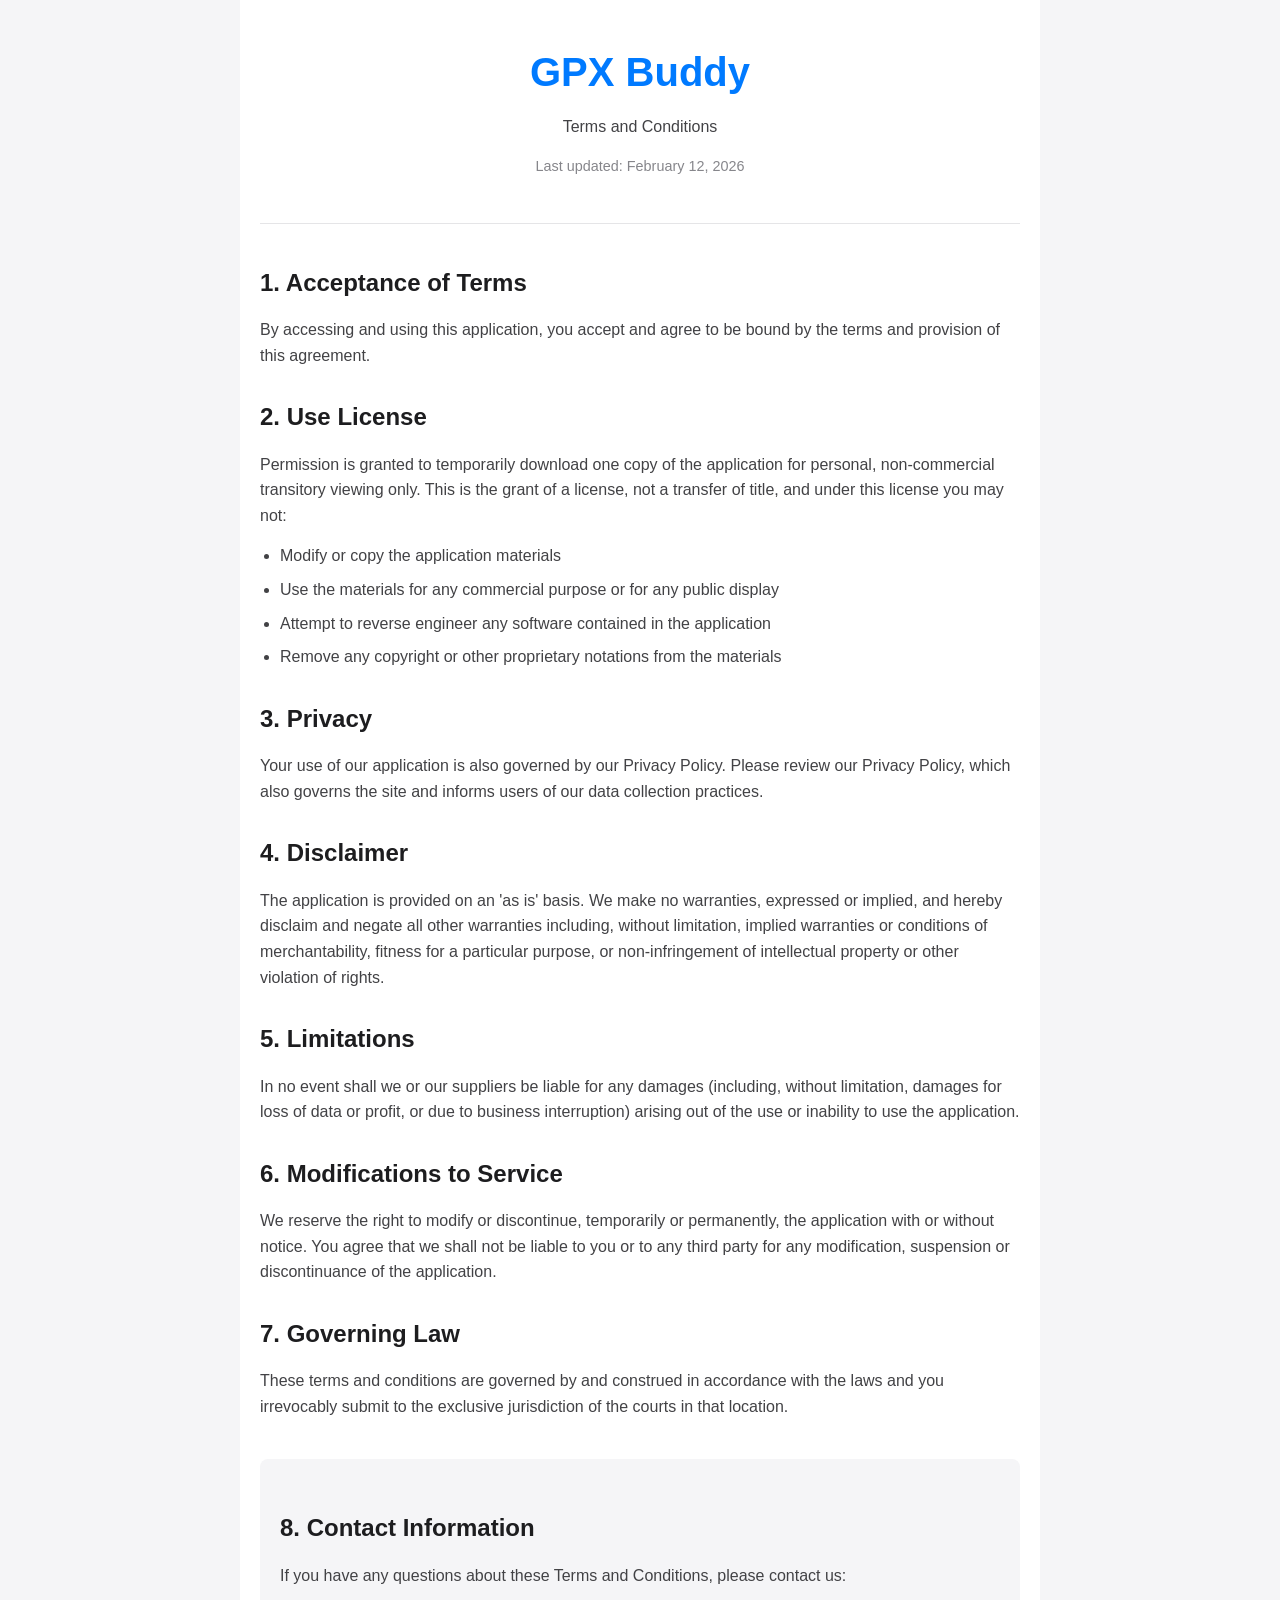
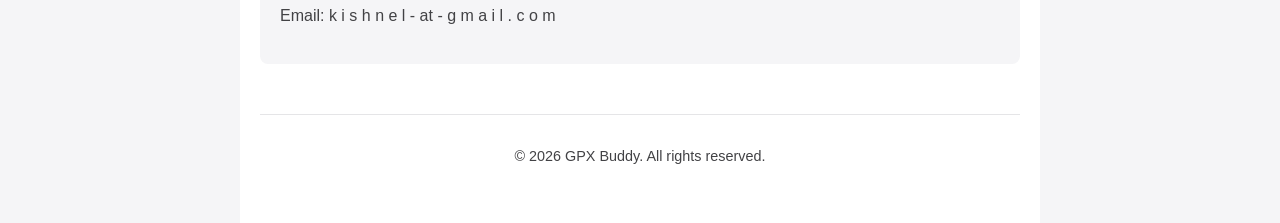
==== terms.html @ 42a0d8c5 "Add terms and conditions page" ====
<!DOCTYPE html>
<html lang="en">
<head>
    <meta charset="UTF-8">
    <meta name="viewport" content="width=device-width, initial-scale=1.0">
    <title>GPX Buddy - Terms and Conditions</title>
    <style>
        * {
            margin: 0;
            padding: 0;
            box-sizing: border-box;
        }
        
        body {
            font-family: -apple-system, BlinkMacSystemFont, 'Segoe UI', Roboto, Oxygen, Ubuntu, Cantarell, sans-serif;
            line-height: 1.6;
            color: #333;
            background-color: #f5f5f7;
        }
        
        .container {
            max-width: 800px;
            margin: 0 auto;
            padding: 40px 20px;
            background-color: white;
            min-height: 100vh;
        }
        
        header {
            text-align: center;
            margin-bottom: 40px;
            padding-bottom: 30px;
            border-bottom: 1px solid #e5e5e7;
        }
        
        h1 {
            font-size: 2.5em;
            font-weight: 600;
            color: #1d1d1f;
            margin-bottom: 10px;
        }
        
        .app-name {
            color: #007aff;
        }
        
        .last-updated {
            color: #86868b;
            font-size: 0.9em;
        }
        
        h2 {
            font-size: 1.5em;
            font-weight: 600;
            color: #1d1d1f;
            margin-top: 30px;
            margin-bottom: 15px;
        }
        
        p {
            margin-bottom: 15px;
            color: #424245;
        }
        
        ul {
            margin-left: 20px;
            margin-bottom: 15px;
        }
        
        li {
            margin-bottom: 8px;
            color: #424245;
        }
        
        .contact {
            background-color: #f5f5f7;
            padding: 20px;
            border-radius: 8px;
            margin-top: 40px;
        }
        
        a {
            color: #007aff;
            text-decoration: none;
        }
        
        a:hover {
            text-decoration: underline;
        }
        
        footer {
            text-align: center;
            margin-top: 50px;
            padding-top: 30px;
            border-top: 1px solid #e5e5e7;
            color: #86868b;
            font-size: 0.9em;
        }
        
        @media (max-width: 600px) {
            h1 {
                font-size: 2em;
            }
            
            h2 {
                font-size: 1.3em;
            }
        }
    </style>
</head>
<body>
    <div class="container">
        <header>
            <h1><span class="app-name">GPX Buddy</span></h1>
            <p>Terms and Conditions</p>
            <p class="last-updated">Last updated: February 12, 2026</p>
        </header>

        <section>
            <h2>1. Acceptance of Terms</h2>
            <p>By accessing and using this application, you accept and agree to be bound by the terms and provision of this agreement.</p>
        </section>

        <section>
            <h2>2. Use License</h2>
            <p>Permission is granted to temporarily download one copy of the application for personal, non-commercial transitory viewing only. This is the grant of a license, not a transfer of title, and under this license you may not:</p>
            <ul>
                <li>Modify or copy the application materials</li>
                <li>Use the materials for any commercial purpose or for any public display</li>
                <li>Attempt to reverse engineer any software contained in the application</li>
                <li>Remove any copyright or other proprietary notations from the materials</li>
            </ul>
        </section>

        <section>
            <h2>3. Privacy</h2>
            <p>Your use of our application is also governed by our Privacy Policy. Please review our Privacy Policy, which also governs the site and informs users of our data collection practices.</p>
        </section>

        <section>
            <h2>4. Disclaimer</h2>
            <p>The application is provided on an 'as is' basis. We make no warranties, expressed or implied, and hereby disclaim and negate all other warranties including, without limitation, implied warranties or conditions of merchantability, fitness for a particular purpose, or non-infringement of intellectual property or other violation of rights.</p>
        </section>

        <section>
            <h2>5. Limitations</h2>
            <p>In no event shall we or our suppliers be liable for any damages (including, without limitation, damages for loss of data or profit, or due to business interruption) arising out of the use or inability to use the application.</p>
        </section>

        <section>
            <h2>6. Modifications to Service</h2>
            <p>We reserve the right to modify or discontinue, temporarily or permanently, the application with or without notice. You agree that we shall not be liable to you or to any third party for any modification, suspension or discontinuance of the application.</p>
        </section>

        <section>
            <h2>7. Governing Law</h2>
            <p>These terms and conditions are governed by and construed in accordance with the laws and you irrevocably submit to the exclusive jurisdiction of the courts in that location.</p>
        </section>

        <section class="contact">
            <h2>8. Contact Information</h2>
            <p>If you have any questions about these Terms and Conditions, please contact us:</p>
            <p>Email: k i s h n e l - at - g m a i l . c o m</p>
        </section>

        <footer>
            <p>&copy; 2026 GPX Buddy. All rights reserved.</p>
        </footer>
    </div>
</body>
</html>
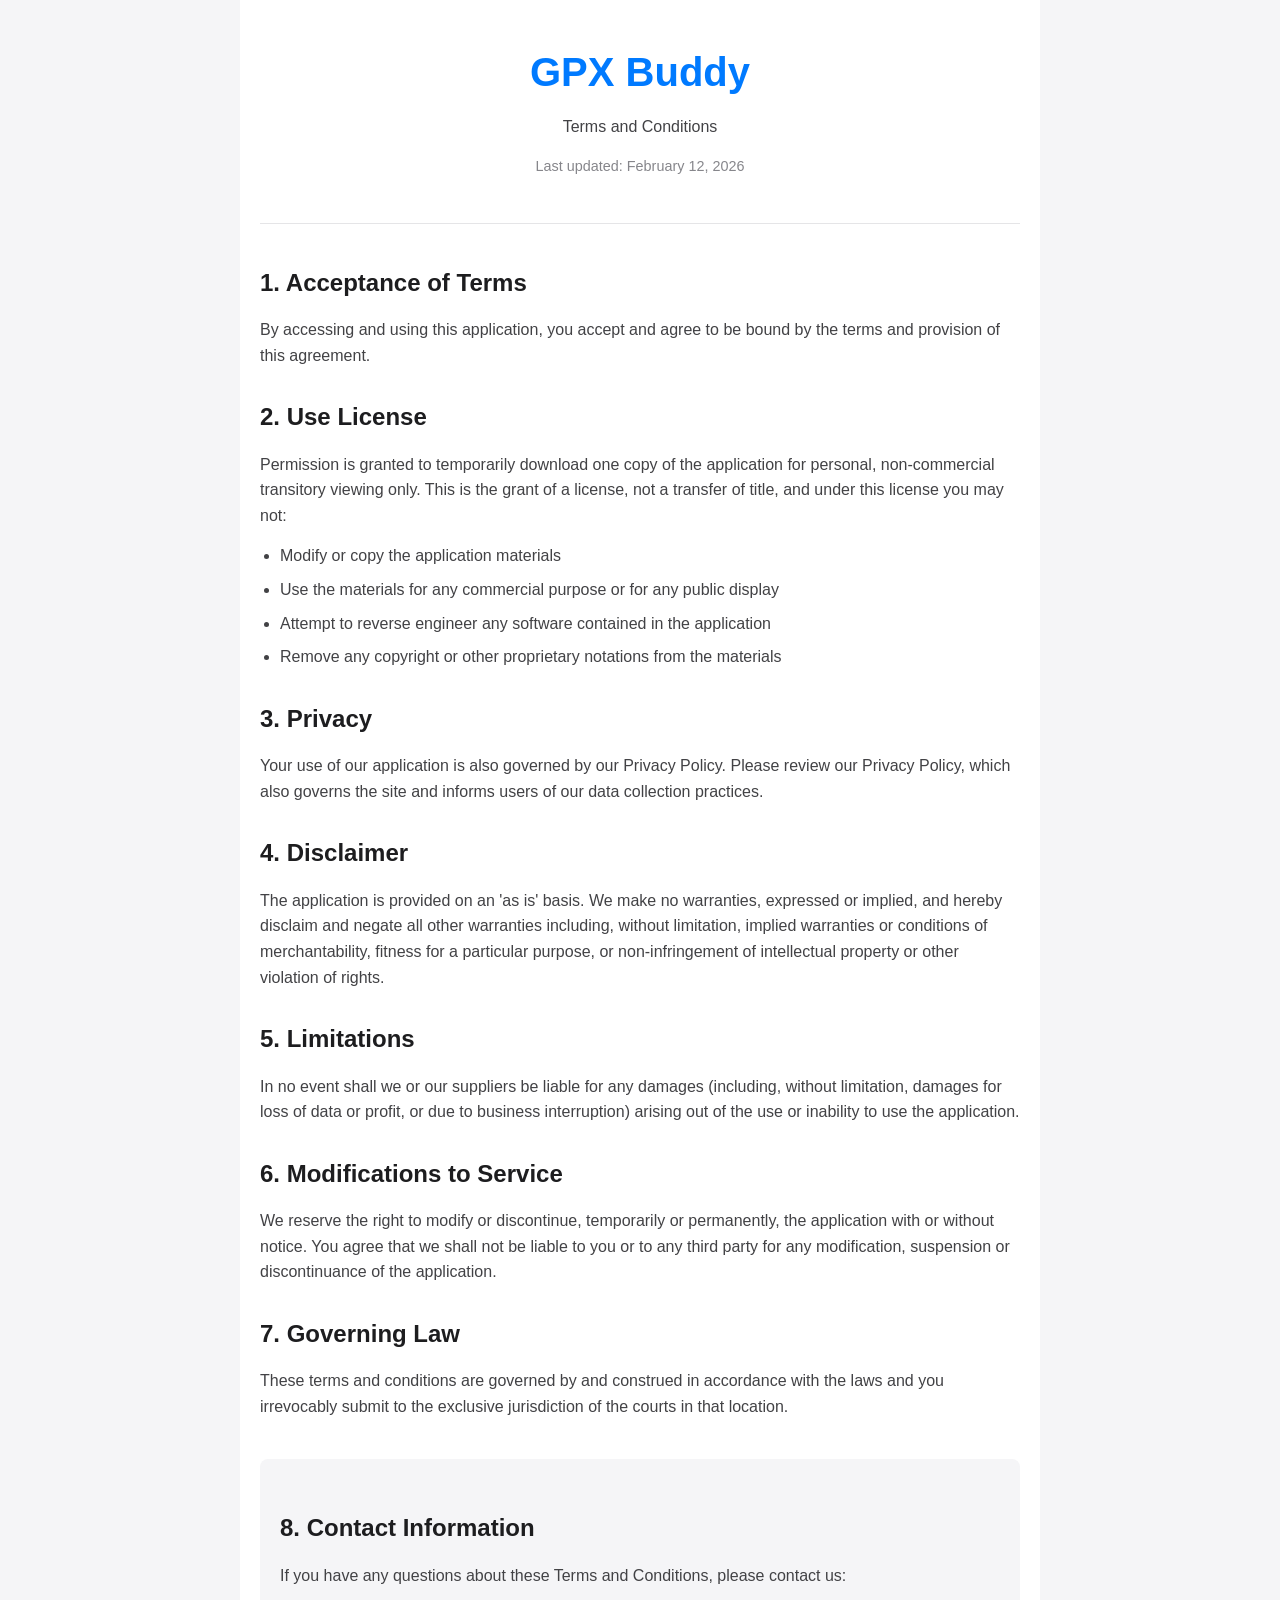
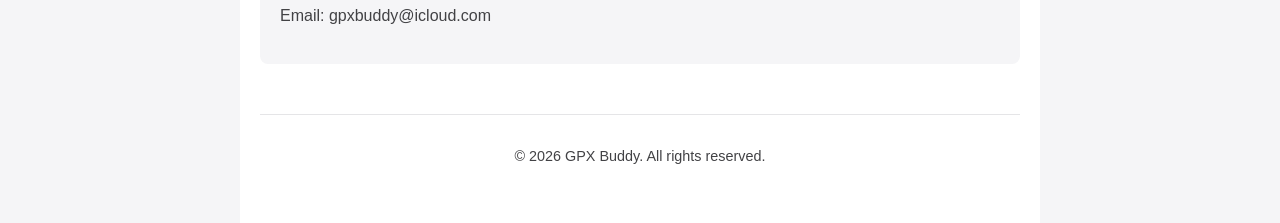
==== commit 301c4377: "Updated email address" ====
--- a/terms.html
+++ b/terms.html
@@ -4,109 +4,7 @@
     <meta charset="UTF-8">
     <meta name="viewport" content="width=device-width, initial-scale=1.0">
     <title>GPX Buddy - Terms and Conditions</title>
-    <style>
-        * {
-            margin: 0;
-            padding: 0;
-            box-sizing: border-box;
-        }
-        
-        body {
-            font-family: -apple-system, BlinkMacSystemFont, 'Segoe UI', Roboto, Oxygen, Ubuntu, Cantarell, sans-serif;
-            line-height: 1.6;
-            color: #333;
-            background-color: #f5f5f7;
-        }
-        
-        .container {
-            max-width: 800px;
-            margin: 0 auto;
-            padding: 40px 20px;
-            background-color: white;
-            min-height: 100vh;
-        }
-        
-        header {
-            text-align: center;
-            margin-bottom: 40px;
-            padding-bottom: 30px;
-            border-bottom: 1px solid #e5e5e7;
-        }
-        
-        h1 {
-            font-size: 2.5em;
-            font-weight: 600;
-            color: #1d1d1f;
-            margin-bottom: 10px;
-        }
-        
-        .app-name {
-            color: #007aff;
-        }
-        
-        .last-updated {
-            color: #86868b;
-            font-size: 0.9em;
-        }
-        
-        h2 {
-            font-size: 1.5em;
-            font-weight: 600;
-            color: #1d1d1f;
-            margin-top: 30px;
-            margin-bottom: 15px;
-        }
-        
-        p {
-            margin-bottom: 15px;
-            color: #424245;
-        }
-        
-        ul {
-            margin-left: 20px;
-            margin-bottom: 15px;
-        }
-        
-        li {
-            margin-bottom: 8px;
-            color: #424245;
-        }
-        
-        .contact {
-            background-color: #f5f5f7;
-            padding: 20px;
-            border-radius: 8px;
-            margin-top: 40px;
-        }
-        
-        a {
-            color: #007aff;
-            text-decoration: none;
-        }
-        
-        a:hover {
-            text-decoration: underline;
-        }
-        
-        footer {
-            text-align: center;
-            margin-top: 50px;
-            padding-top: 30px;
-            border-top: 1px solid #e5e5e7;
-            color: #86868b;
-            font-size: 0.9em;
-        }
-        
-        @media (max-width: 600px) {
-            h1 {
-                font-size: 2em;
-            }
-            
-            h2 {
-                font-size: 1.3em;
-            }
-        }
-    </style>
+    <link rel="stylesheet" href="styles.css">
 </head>
 <body>
     <div class="container">
@@ -160,7 +58,7 @@
         <section class="contact">
             <h2>8. Contact Information</h2>
             <p>If you have any questions about these Terms and Conditions, please contact us:</p>
-            <p>Email: k i s h n e l - at - g m a i l . c o m</p>
+            <p>Email: gpxbuddy@icloud.com</p>
         </section>
 
         <footer>
--- a/styles.css
+++ b/styles.css
@@ -0,0 +1,106 @@
+/* ============================================================
+   GPX Buddy — Shared Stylesheet
+   Used by: index.html (T&C), support.html (Help & Support)
+   ============================================================ */
+
+* {
+    margin: 0;
+    padding: 0;
+    box-sizing: border-box;
+}
+
+body {
+    font-family: -apple-system, BlinkMacSystemFont, 'Segoe UI', Roboto, Oxygen, Ubuntu, Cantarell, sans-serif;
+    line-height: 1.6;
+    color: #333;
+    background-color: #f5f5f7;
+}
+
+.container {
+    max-width: 800px;
+    margin: 0 auto;
+    padding: 40px 20px;
+    background-color: white;
+    min-height: 100vh;
+}
+
+header {
+    text-align: center;
+    margin-bottom: 40px;
+    padding-bottom: 30px;
+    border-bottom: 1px solid #e5e5e7;
+}
+
+h1 {
+    font-size: 2.5em;
+    font-weight: 600;
+    color: #1d1d1f;
+    margin-bottom: 10px;
+}
+
+.app-name {
+    color: #007aff;
+}
+
+.last-updated {
+    color: #86868b;
+    font-size: 0.9em;
+}
+
+h2 {
+    font-size: 1.5em;
+    font-weight: 600;
+    color: #1d1d1f;
+    margin-top: 30px;
+    margin-bottom: 15px;
+}
+
+p {
+    margin-bottom: 15px;
+    color: #424245;
+}
+
+ul {
+    margin-left: 20px;
+    margin-bottom: 15px;
+}
+
+li {
+    margin-bottom: 8px;
+    color: #424245;
+}
+
+.contact {
+    background-color: #f5f5f7;
+    padding: 20px;
+    border-radius: 8px;
+    margin-top: 40px;
+}
+
+a {
+    color: #007aff;
+    text-decoration: none;
+}
+
+a:hover {
+    text-decoration: underline;
+}
+
+footer {
+    text-align: center;
+    margin-top: 50px;
+    padding-top: 30px;
+    border-top: 1px solid #e5e5e7;
+    color: #86868b;
+    font-size: 0.9em;
+}
+
+@media (max-width: 600px) {
+    h1 {
+        font-size: 2em;
+    }
+
+    h2 {
+        font-size: 1.3em;
+    }
+}
